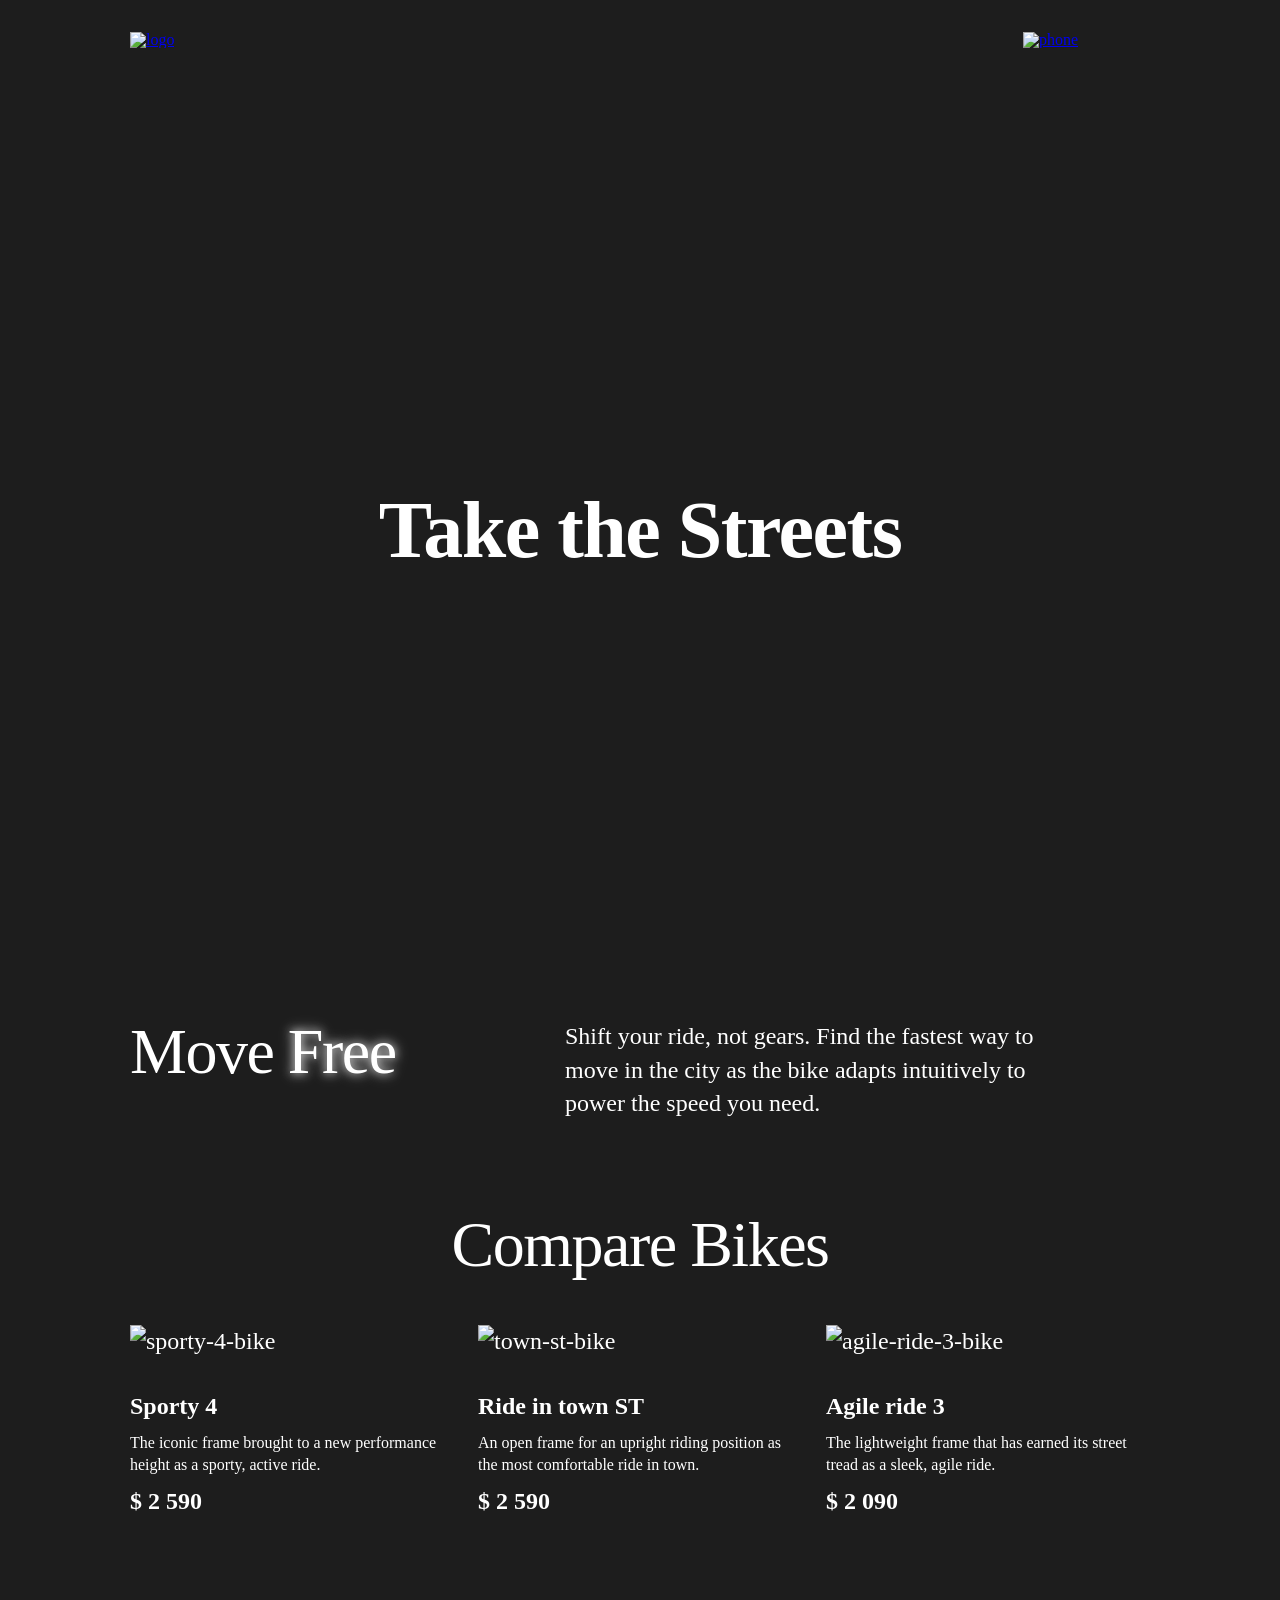
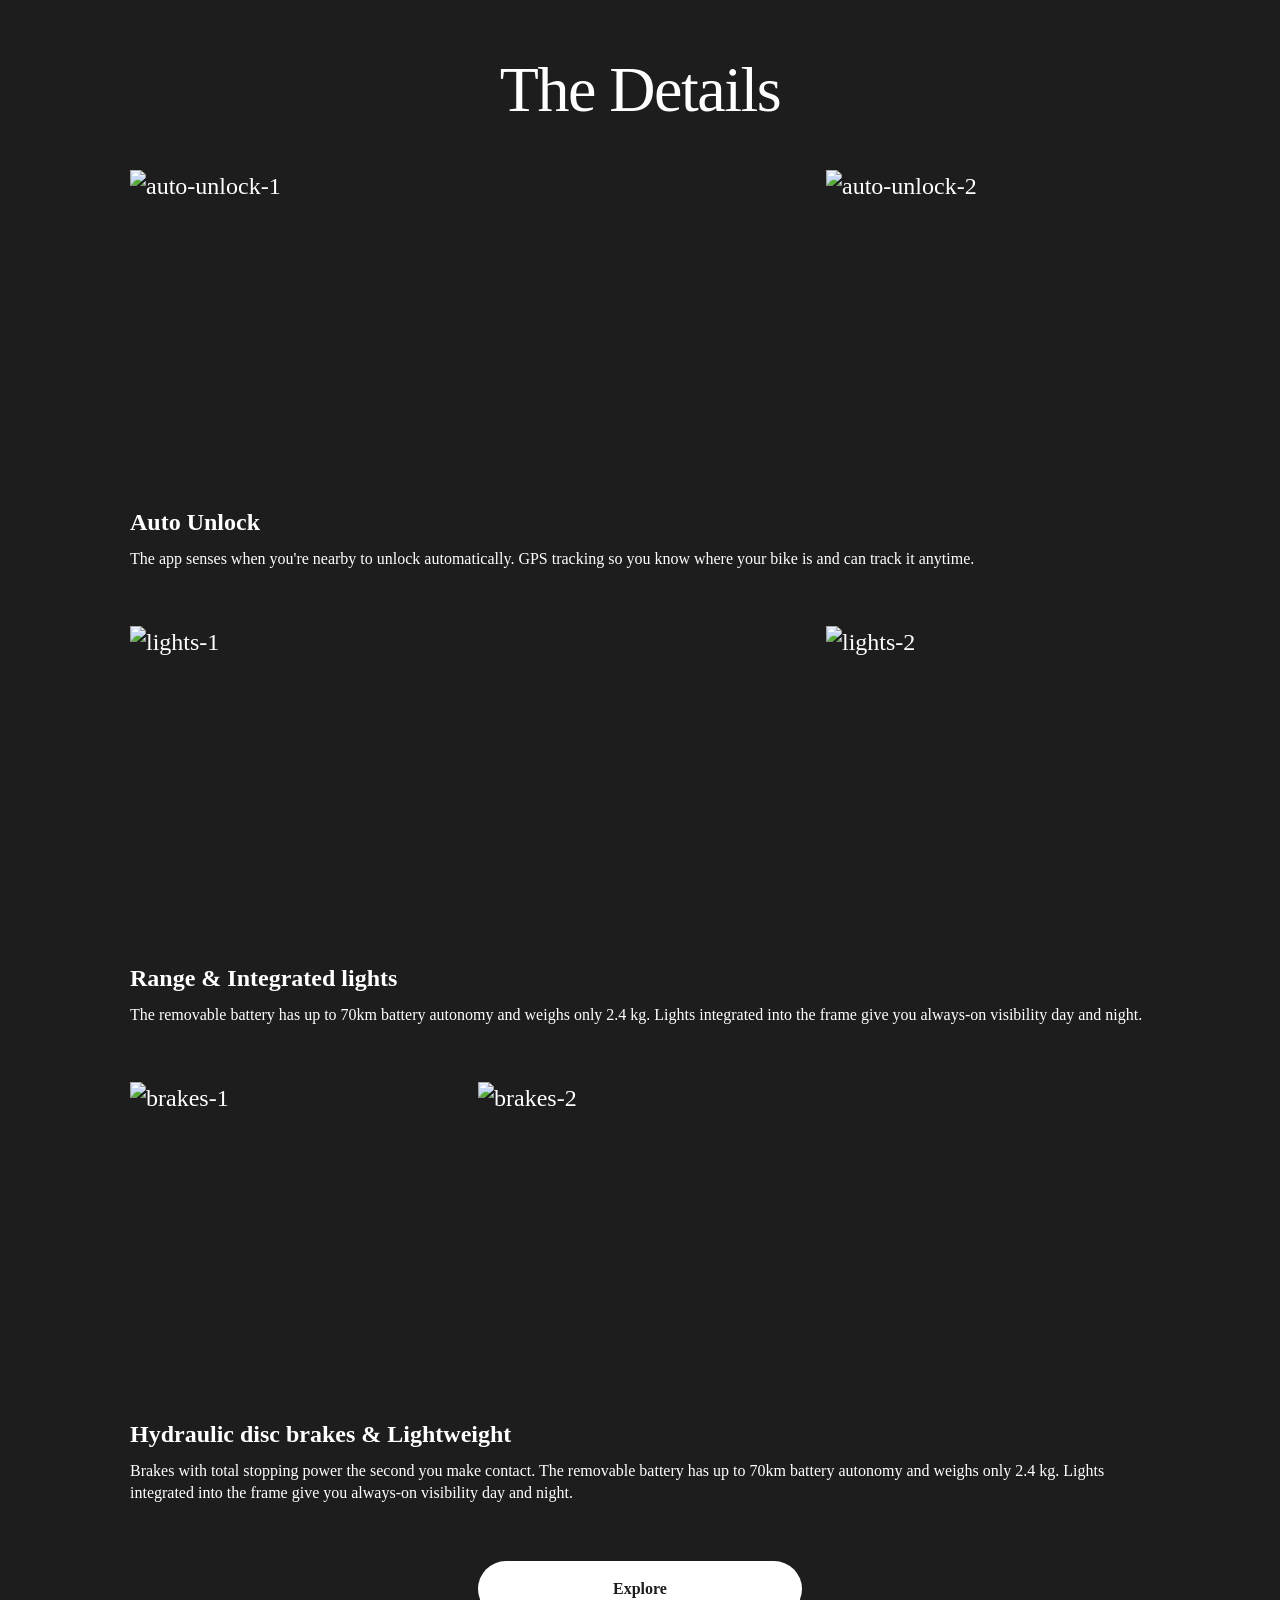
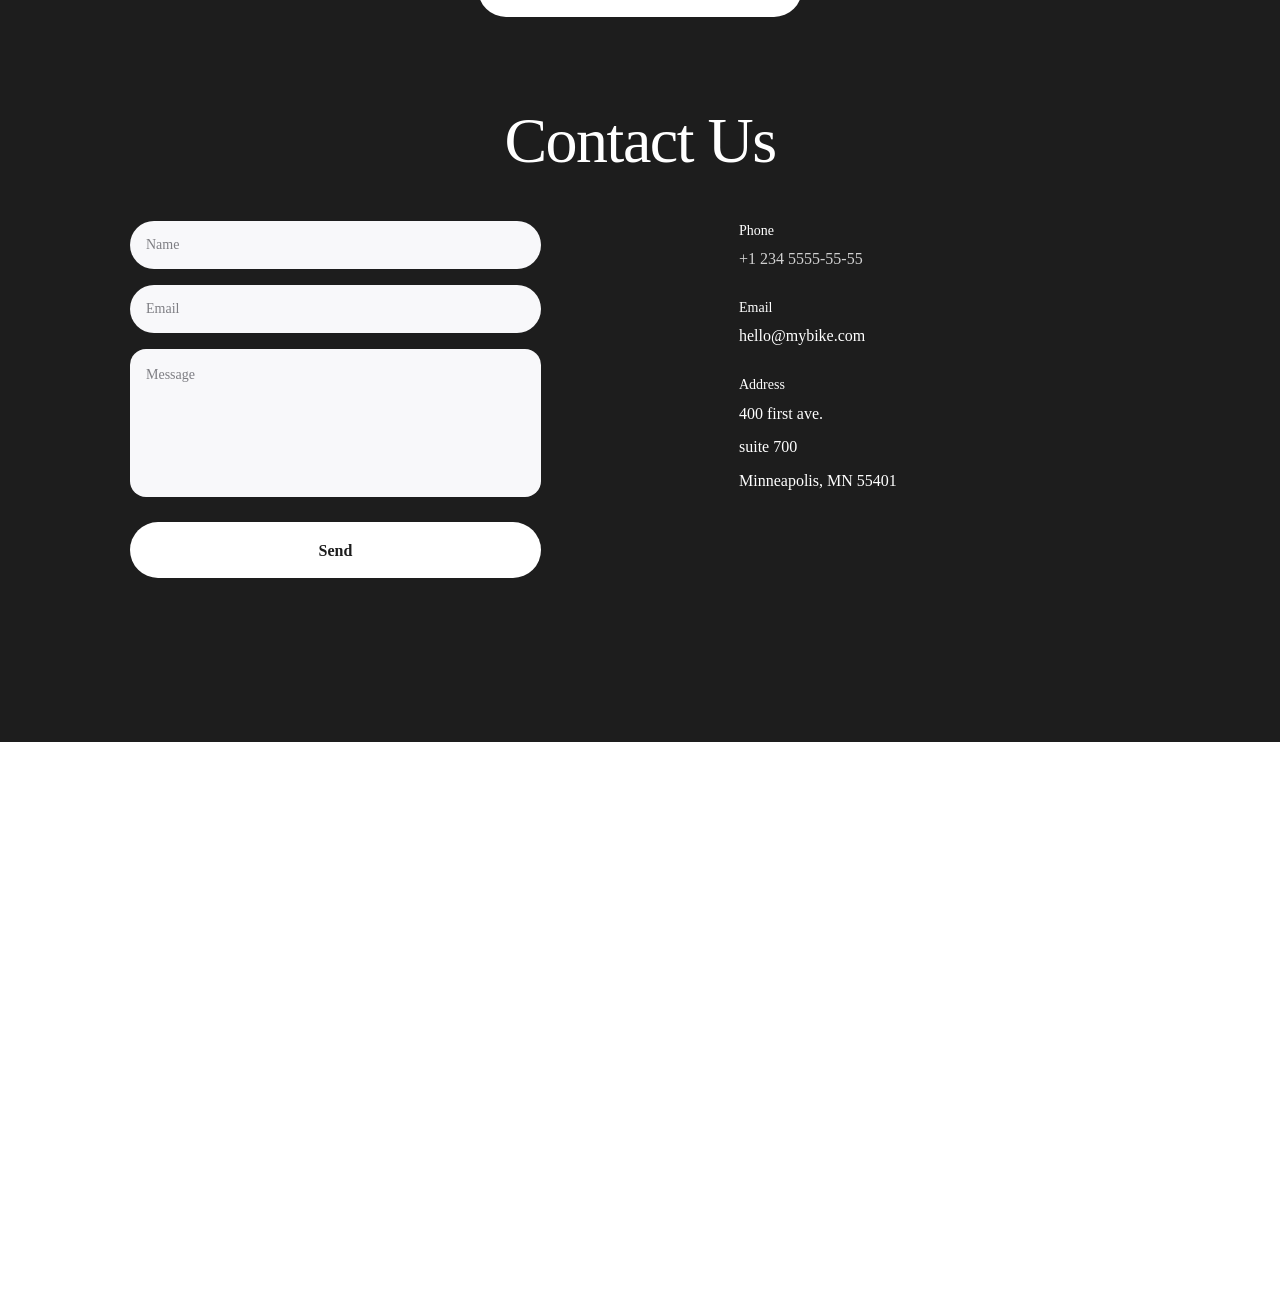
==== index.html @ fb3e5810 "html and css moved to root" ====
<!DOCTYPE html>
<html lang="en">
<head>
  <meta charset="UTF-8">
  <meta name="viewport" content="width=device-width, initial-scale=1.0">
  <title>MyBiKE</title>
  <link rel="stylesheet" href="styles.css">
  <link rel="icon" href="./images/logo/logo.svg" type="image/svg+xml">
  <link rel="icon" href="./images/logo/old-logo.png" type="image/png">
</head>
<body>
  <header class="header" id="home">
  <nav class="nav header__nav">
    <a href="#home"><img class="nav__logo" src="./images/logo/MyBiKE.svg" alt="logo"></a>
    <div class="nav-block">
      <a href="tel:+1 234 555-55-55" class="phone"><span class="phone__label">+1 234 555-55-55</span><img class="nav-block__phone" src="./images/icons/Phone.svg" alt="phone"></a>
      <a href="#menu" class="burger nav-block__menu"><span class="burger__label">Open menu</span></a>
    </div>
  </nav>
  <h1 class="title header__title">
    Take the Streets
  </h1>
  </header>

  <div class="menu" id="menu">
    <nav class="menu-nav">
    <a href="#"><img class="nav__logo-menu" src="./images/logo/MyBiKE-black.svg" alt="logo"></a>
    <div>
      <a href="#header"><img class="nav-block__menu-close" src="./images/icons/close-icon.svg" alt="menu"></a>
    </div>
    </nav>

    <nav class="links menu__links">
    <ul class="links__list">
      <li class="links__item"><a href="#home" class="links__link">Home</a></li>
      <li class="links__item"><a href="#about-us" class="links__link">About us</a></li>
      <li class="links__item"><a href="#compare" class="links__link">Compare bikes</a></li>
      <li class="links__item"><a href="#details" class="links__link">Details</a></li>
      <li class="links__item"><a href="#contacts" class="links__link">Contacts</a></li>
    </ul>
  </nav>

  <p class="menu__phone">+1 234 5555-55-55</p>
  <p class="menu__phone">
    <a href="tel:+1 234 555-55-55" class="menu__call-link">Book a test ride</a>
  </p>
  </div>

  <main class="main" id="about-us">
    <h2 class="title title--secondary main__title">
      Move <span class="title__glow">Free</span>
    </h2>

    <div class="main__content">
      <p class="main-text">
      Shift your ride, not gears. Find the fastest way to move in the city as the bike adapts intuitively to power the speed you need.
    </p>
    </div>

    <section class="section main__section" id="compare">
      <h2 class="title title--section section__title">
        Compare bikes
      </h2>
      <div class="bikes">
      <article class="article section__article bikes__article">
        <a href="#contacts" class="links__compare">
        <div class="article__pictures">
          <img class="article__item" src="./images/compare/sporty-4.jpg" alt="sporty-4-bike">
        </div>
        <h3 class="article__model">
          Sporty 4
        </h3>
        <p class="article__description article__paragraph">
          The iconic frame brought to a new performance height as a sporty, active ride.
        </p>
        <p class="article__price">
          $ 2 590
        </p>
        </a>
      </article>

      <article class="article section__article bikes__article">
        <a href="#contacts" class="links__compare">
        <div class="article__pictures">
          <img class="article__item" src="./images/compare/town-st.jpg" alt="town-st-bike">
        </div>
        <h3 class="article__model">
          Ride in town ST
        </h3>
        <p class="article__description article__paragraph">
          An open frame for an upright riding position as the most comfortable ride in town.
        </p>
        <p class="article__price">
          $ 2 590
        </p>
        </a>
      </article>

      <article class="article bikes__article">
        <a href="#contacts" class="links__compare">
        <div class="article__pictures">
          <img class="article__item" src="./images/compare/agile-ride-3.jpg" alt="agile-ride-3-bike">
        </div>
        <h3 class="article__model">
          Agile ride 3
        </h3>
        <p class="article__description article__paragraph">
          The lightweight frame that has earned its street tread as a sleek, agile ride.
        </p>
        <p class="article__price">
          $ 2 090
        </p>
        </a>
      </article>
      </div>

    </section>

    <section class="section main__section" id="details">
      <h2 class="title title--section section__title">
        The details
      </h2>
      <article class="article section__article">
        <div class="pictures article__images">
            <img class="pictures__image pictures__image--big article__image article__image--big" src="./images/details/auto-unlock-1.jpg" srcset="./images/details/auto-unlock-1.jpg, ./images/details/auto-unlock-1-mobile.png 2x" alt="auto-unlock-1">
            <img class="pictures__image pictures__image--small article__image" src="./images/details/auto-unlock-2.jpg" srcset="./images/details/auto-unlock-2.jpg, ./images/details/auto-unlock-2-mobile.jpg 2x" alt="auto-unlock-2">
        </div>
        <h3 class="article__function">
          Auto Unlock
        </h3>
        <p class="article__description article__paragraph">
          The app senses when you're nearby to unlock automatically. GPS tracking so you know where your bike is and can track it anytime.
        </p>
      </article>

      <article class="article section__article">
        <div class="pictures article__images">
            <img class="pictures__image pictures__image--big article__image" src="./images/details/lights-1.jpg" srcset="./images/details/lights-1.jpg, ./images/details/lights-1-mobile.jpg 2x" alt="lights-1">
            <img class="pictures__image pictures__image--small article__image" src="./images/details/lights-2.jpg" srcset="./images/details/lights-2.jpg, ./images/details/lights-2-mobile.jpg 2x" alt="lights-2">
        </div>
        <h3 class="article__function">
          Range & Integrated lights
        </h3>
        <p class="article__description article__paragraph">
          The removable battery has up to 70km battery autonomy and weighs only 2.4 kg. Lights integrated into the frame give you always-on visibility day and night.
        </p>
      </article>

      <article class="article section__article">
        <div class="pictures article__images">
            <img class="pictures__image pictures__image--small article__image" src="./images/details/brakes-1.jpg" srcset="./images/details/brakes-1.jpg, ./images/details/brakes-1-mobile.jpg 2x" alt="brakes-1">
            <img class="pictures__image pictures__image--big article__image" src="./images/details/brakes-2.jpg" srcset="./images/details/brakes-2.jpg, ./images/details/brakes-2-mobile.jpg 2x" alt="brakes-2">
        </div>
        <h3 class="article__function">
          Hydraulic disc brakes & Lightweight
        </h3>
        <p class="article__description article__paragraph">
          Brakes with total stopping power the second you make contact. The removable battery has up to 70km battery autonomy and weighs only 2.4 kg. Lights integrated into the frame give you always-on visibility day and night.
        </p>
      </article>

      <div class="explore">
        <a href="#" class="button button--explore">Explore</a>
      </div>

    </section>

    <section class="section main__section" id="contacts">
      <h2 class="title title--section section__title">
        Contact us
      </h2>

      <div class="contact">
        <form class="form contact__form">
        <div class="form__item">
          <label for="name" class="form__label">Name</label>
          <input class="form__input form__item-input" type="text" placeholder="Name" id="name" required>
        </div>
        <div class="form__item">
          <label for="email" class="form__label">Email</label>
          <input class="form__input form__item-input" type="email" placeholder="Email" id="email" required>
        </div>
        <div class="form__item">
          <label for="message" class="form__label">Message</label>
          <textarea class="form__textarea form__item-textarea" placeholder="Message" id="message" required></textarea>
        </div>

        <button class="button button--send" type="submit">Send</button>
      </form>

      <address class="address contact__address">
        <div class="address__group">
          <h4 class="address__label">Phone</h4>
          <a href="tel:+1 234 555-55-55" class="address__content phone__call">+1 234 5555-55-55</a>
        </div>

        <div class="address__group">
          <h4 class="address__label">Email</h4>
          <a href="mailto:hello@mybike.com" class="address__content">hello@mybike.com</a>
        </div>

        <div class="address__group">
          <h4 class="address__label">Address</h4>
          <a href="https://www.google.com/maps/place/400+N+1st+Ave+STE+700,+Minneapolis,+MN+55401,+Stany+Zjednoczone/@44.9809311,-93.2756729,16z/data=!4m6!3m5!1s0x52b3328fdf233887:0x3348e5113ed2472d!8m2!3d44.9813258!4d-93.2731311!16s%2Fg%2F11nyn_tfyt?entry=ttu&g_ep=EgoyMDI2MDMwOS4wIKXMDSoASAFQAw%3D%3D" target="_blank" rel="noopener noreferrer" class="address__content">
            400 first ave.
            <br>
            suite 700
            <br>
            Minneapolis, MN 55401
          </a>
        </div>
      </address>
      </div>

    </section>
  </main>
  <footer class="footer">
  </footer>

  <script>
    'use strict';
    const myForm = document.querySelector('.form');

      myForm.addEventListener('submit', function(e) {
        e.preventDefault();
        alert('Twój wiadomość została przesłana! Czekaj na odpowiedź konsultanta.');
        this.reset();
      });
</script>
</body>
</html>
---- styles.css ----
/* http://meyerweb.com/eric/tools/css/reset/
   v2.0 | 20110126
   License: none (public domain)
*/
html, body, div, span, applet, object, iframe,
h1, h2, h3, h4, h5, h6, p, blockquote, pre,
a, abbr, acronym, address, big, cite, code,
del, dfn, em, img, ins, kbd, q, s, samp,
small, strike, strong, sub, sup, tt, var,
b, u, i, center,
dl, dt, dd, ol, ul, li,
fieldset, form, label, legend,
table, caption, tbody, tfoot, thead, tr, th, td,
article, aside, canvas, details, embed,
figure, figcaption, footer, header, hgroup,
menu, nav, output, ruby, section, summary,
time, mark, audio, video {
  margin: 0;
  padding: 0;
  border: 0;
  font-size: 100%;
  font: inherit;
  vertical-align: baseline;
}

/* HTML5 display-role reset for older browsers */
article, aside, details, figcaption, figure,
footer, header, hgroup, menu, nav, section {
  display: block;
}

body {
  line-height: 1;
}

ol, ul {
  list-style: none;
}

blockquote, q {
  quotes: none;
}

blockquote:before, blockquote:after,
q:before, q:after {
  content: "";
  content: none;
}

table {
  border-collapse: collapse;
  border-spacing: 0;
}

html {
  scroll-behavior: smooth;
}

@font-face {
  font-family: Poppins;
  src: url("./fonts/Poppins-Regular.ttf") format("truetype");
  font-weight: normal;
  font-style: normal;
}
.title {
  font-family: Poppins;
  font-weight: 700;
  font-size: 36px;
  line-height: 1;
  letter-spacing: -1.5px;
  text-align: center;
  vertical-align: middle;
  color: #FFFFFF;
}
@media (min-width: 744px) {
  .title {
    font-family: Poppins;
    font-weight: 700;
    font-size: 64px;
    line-height: 1;
    letter-spacing: -1.5px;
    text-align: center;
    vertical-align: middle;
  }
}
@media (min-width: 1260px) {
  .title {
    font-family: Poppins;
    font-weight: 700;
    font-size: 80px;
    line-height: 1;
    letter-spacing: -1.5px;
    text-align: center;
    vertical-align: middle;
  }
}
.title--secondary {
  background-color: #1D1D1D;
  font-family: Poppins;
  font-weight: 500;
  font-style: Medium;
  font-size: 32px;
  line-height: 1;
  letter-spacing: -1.5px;
  text-align: left;
  color: #FFFFFF;
}
@media (min-width: 744px) {
  .title--secondary {
    font-family: Poppins;
    font-weight: 500;
    font-style: Medium;
    font-size: 48px;
    line-height: 1;
    letter-spacing: -1.5px;
    width: 288px;
  }
}
@media (min-width: 1260px) {
  .title--secondary {
    font-family: Poppins;
    font-weight: 500;
    font-size: 64px;
    line-height: 1;
    letter-spacing: -1.5px;
    width: 411px;
  }
}
.title__glow {
  text-shadow: 0 0 10px rgba(255, 255, 255, 0.8), 0 0 15px rgba(255, 255, 255, 0.5);
}
.title--section {
  font-family: Poppins;
  font-weight: 500;
  font-size: 32px;
  line-height: 32px;
  letter-spacing: -1.5px;
  text-align: center;
  text-transform: capitalize;
}
@media (min-width: 744px) {
  .title--section {
    font-family: Poppins;
    font-weight: 500;
    font-size: 48px;
    line-height: 1;
    letter-spacing: -1.5px;
    text-align: center;
  }
}
@media (min-width: 1260px) {
  .title--section {
    font-family: Poppins;
    font-weight: 500;
    font-size: 64px;
    line-height: 1;
    letter-spacing: -1.5px;
    text-align: center;
  }
}

.header {
  background-color: #1D1D1D;
  background-image: url("./images/header/header-background.jpg");
  background-repeat: no-repeat;
  min-height: 100vh;
  box-sizing: border-box;
  background-size: cover;
  background-position: center right;
  display: grid;
  grid-template-columns: repeat(2, 130px);
  grid-template-rows: auto auto;
  gap: 20px;
  justify-content: center;
}
@media (min-width: 744px) {
  .header {
    background-image: url("./images/header/header-background-desktop.jpg");
    grid-template-columns: repeat(6, 80px);
    grid-template-rows: auto 1fr;
    gap: 24px;
    background-repeat: no-repeat;
    background-position: center;
    background-size: cover;
    min-height: 100vh;
  }
}
@media (min-width: 1260px) {
  .header {
    background-image: url("./images/header/header-background-desktop.jpg");
    grid-template-columns: repeat(12, 63px);
    grid-template-rows: auto 1fr;
    gap: 24px;
    background-repeat: no-repeat;
    background-position: center;
    background-size: 100% auto;
    min-height: 100vh;
  }
}
.header__nav {
  align-self: start;
  grid-column: 1/3;
  grid-row: 1/2;
}
@media (min-width: 744px) {
  .header__nav {
    grid-column: 1/7;
  }
}
@media (min-width: 1260px) {
  .header__nav {
    grid-column: 1/13;
  }
}
.header__title {
  grid-column: 1/3;
  padding-top: 80px;
}
@media (min-width: 744px) {
  .header__title {
    grid-column: 1/7;
    display: flex;
    justify-content: center;
    align-items: center;
  }
}
@media (min-width: 1260px) {
  .header__title {
    grid-column: 1/13;
    display: flex;
    justify-content: center;
    align-items: center;
  }
}

.nav {
  display: flex;
  justify-content: space-between;
  align-items: center;
  padding-top: 24px;
}
@media (min-width: 744px) {
  .nav__logo {
    height: 56px;
  }
}
@media (min-width: 1260px) {
  .nav__logo {
    height: 56px;
  }
}
.nav__logo {
  transition: all 0.1s ease-in-out;
}
.nav__logo:hover {
  filter: drop-shadow(0 5px 15px rgba(255, 255, 255, 0.8));
}
@media (min-width: 744px) {
  .nav__logo-menu {
    height: 56px;
  }
}
@media (min-width: 1260px) {
  .nav__logo-menu {
    height: 56px;
  }
}
.nav__logo-menu {
  transition: all 0.1s ease-in-out;
}
.nav__logo-menu:hover {
  filter: drop-shadow(0 5px 15px rgba(0, 0, 0, 0.8));
}
.nav-block {
  display: flex;
  gap: 24px;
  align-items: center;
}
@media (min-width: 744px) {
  .nav-block {
    height: 32px;
    gap: 48px;
  }
}
@media (min-width: 1260px) {
  .nav-block {
    height: 32px;
    gap: 48px;
  }
}
@media (min-width: 744px) {
  .nav-block__phone {
    height: 24px;
  }
}
@media (min-width: 1260px) {
  .nav-block__phone {
    height: 24px;
  }
}
@media (min-width: 744px) {
  .nav-block__menu {
    height: 16px;
  }
}
@media (min-width: 1260px) {
  .nav-block__menu {
    height: 16px;
  }
}
@media (min-width: 744px) {
  .nav-block__menu-close {
    height: 21px;
  }
}
@media (min-width: 1260px) {
  .nav-block__menu-close {
    height: 21px;
    transition: transform 0.3s ease;
  }
  .nav-block__menu-close:hover {
    transform: rotate(90deg);
  }
  .nav-block__menu-close:active {
    transform: rotate(90deg) scale(0.8);
  }
}

.main {
  background-color: #1D1D1D;
  padding-top: 64px;
  font-family: Poppins;
  font-weight: 500;
  font-size: 24px;
  line-height: 140%;
  letter-spacing: 0px;
  color: #FFFFFF;
  display: grid;
  justify-content: center;
  grid-template-columns: repeat(2, 130px);
  gap: 20px;
}
@media (min-width: 744px) {
  .main {
    grid-template-columns: repeat(6, 80px);
    gap: 24px;
    padding-top: 120px;
  }
}
@media (min-width: 1260px) {
  .main {
    grid-template-columns: repeat(12, 63px);
    gap: 24px;
    padding-top: 120px;
  }
}
.main {
  row-gap: 0;
}
.main__title {
  padding-bottom: 32px;
  grid-column: 1/3;
}
@media (min-width: 744px) {
  .main__title {
    grid-column: 1/3;
  }
}
@media (min-width: 1260px) {
  .main__title {
    grid-column: 1/5;
  }
}
.main__content {
  grid-column: 1/3;
}
@media (min-width: 744px) {
  .main__content {
    grid-column: 4/7;
  }
}
@media (min-width: 1260px) {
  .main__content {
    grid-column: 6/13;
  }
}
.main__section {
  grid-column: 1/3;
}
@media (min-width: 744px) {
  .main__section {
    grid-column: 1/7;
  }
}
@media (min-width: 1260px) {
  .main__section {
    grid-column: 1/13;
  }
}
@media (min-width: 744px) {
  .main-text {
    width: 288px;
  }
}
@media (min-width: 1260px) {
  .main-text {
    width: 512px;
  }
}

.article__model {
  font-family: Poppins;
  font-weight: 700;
  font-size: 24px;
  line-height: 140%;
  letter-spacing: 0px;
}
.article__description {
  font-family: Poppins;
  font-weight: 400;
  font-style: normal;
  font-size: 16px;
  line-height: 140%;
  letter-spacing: 0px;
}
.article__price {
  font-family: Poppins;
  font-weight: 700;
  font-size: 24px;
  line-height: 140%;
  letter-spacing: 0px;
}
.article__function {
  font-family: Poppins;
  font-weight: 700;
  font-size: 24px;
  line-height: 140%;
  letter-spacing: 0px;
}
.article__pictures {
  padding-bottom: 32px;
  justify-self: center;
}
.article__item {
  width: 280px;
}
.article__paragraph {
  padding-top: 8px;
  padding-bottom: 8px;
}
.article__images {
  padding-bottom: 16px;
}
@media (min-width: 1260px) {
  .article__image {
    overflow: hidden;
    transition: transform 0.3s ease-in-out;
    transition: transform 0.3s;
  }
  .article__image:hover {
    transform: scale(1.05);
  }
}

.pictures {
  display: grid;
  justify-content: center;
  grid-template-columns: repeat(2, 130px);
  gap: 20px;
}
@media (min-width: 744px) {
  .pictures {
    grid-template-columns: repeat(6, 80px);
    gap: 24px;
  }
}
@media (min-width: 1260px) {
  .pictures {
    grid-template-columns: repeat(12, 63px);
    gap: 24px;
  }
}
.pictures__image {
  object-fit: cover;
  height: 100%;
  width: 130px;
}
@media (min-width: 744px) {
  .pictures__image {
    grid-column: span 4;
    height: 187px;
  }
  .pictures__image--small {
    grid-column: span 2;
    width: 100%;
  }
  .pictures__image--big {
    grid-column: span 4;
    width: 100%;
  }
}
@media (min-width: 1260px) {
  .pictures__image {
    grid-column: span 6;
    height: 320px;
  }
  .pictures__image--small {
    grid-column: span 4;
    width: 100%;
  }
  .pictures__image--big {
    grid-column: span 8;
    width: 100%;
  }
}

.button {
  background-color: #FFFFFF;
  text-decoration: none;
  color: #1D1D1D;
  border-radius: 28px;
  height: 56px;
  width: 100%;
  display: block;
  text-align: center;
  line-height: 56px;
  font-family: Poppins;
  font-weight: 700;
  font-size: 16px;
  letter-spacing: 0px;
  text-align: center;
}
.button--explore {
  grid-column: span 2;
  justify-content: center;
}
@media (min-width: 744px) {
  .button--explore {
    grid-column: 2/6;
  }
}
@media (min-width: 1260px) {
  .button--explore {
    grid-column: 5/9;
  }
}
.button--send {
  display: block;
  width: 100%;
  height: 56px;
  border-radius: 28px;
  border: 0;
  box-sizing: border-box;
  font-family: Poppins;
  font-weight: 700;
  font-size: 16px;
  line-height: 27px;
  letter-spacing: 0px;
  text-align: center;
  cursor: pointer;
}
.button:hover {
  box-shadow: 1px 4px 16px 0px rgba(232, 232, 240, 0.4);
}
.button:active {
  box-shadow: 1px 4px 16px 0px rgba(232, 232, 240, 0.6392156863);
}

.address__group {
  cursor: pointer;
  transition: all 0.1s ease-in-out;
}
.address__group:hover {
  text-shadow: 0 0 15px rgba(255, 255, 255, 0.8);
}
@media (min-width: 744px) {
  .address__group:first-of-type .address__label {
    padding-top: 0;
  }
}
@media (min-width: 1260px) {
  .address__group:first-of-type .address__label {
    padding-top: 0;
  }
}
.address__label {
  font-family: Poppins;
  font-weight: 400;
  font-size: 14px;
  line-height: 140%;
  letter-spacing: 0px;
  padding-top: 24px;
}
.address__content {
  font-family: Poppins;
  font-weight: 500;
  font-size: 16px;
  line-height: 140%;
  letter-spacing: 0px;
  padding-top: 8px;
  text-decoration: none;
  color: #FFFFFF;
}

.form {
  display: flex;
  flex-direction: column;
  gap: 16px;
}
.form__item:hover .form__item-input {
  border: 1px solid #D5D7DE;
  border-radius: 24px;
}
.form__item:hover .form__item-textarea {
  border: 1px solid #D5D7DE;
  border-radius: 16px;
}
.form__input {
  font-family: Poppins;
  background-color: #F8F8FA;
  border: none;
  width: 100%;
  height: 48px;
  border-radius: 24px;
  line-height: 48px;
  padding-left: 16px;
  box-sizing: border-box;
}
.form__input::placeholder {
  font-family: Poppins;
  font-weight: 400;
  font-size: 14px;
  line-height: 20px;
  letter-spacing: 0px;
  color: #7E7E83;
}
.form__textarea {
  font-family: Poppins;
  background-color: #F8F8FA;
  border: none;
  width: 100%;
  height: 148px;
  border-radius: 16px;
  padding-top: 16px;
  padding-left: 16px;
  box-sizing: border-box;
}
.form__textarea::placeholder {
  font-family: Poppins;
  font-weight: 400;
  font-size: 14px;
  line-height: 20px;
  letter-spacing: 0px;
  color: #7E7E83;
}
.form__textarea {
  resize: none;
}
.form__label:not(:focus):not(:active) {
  clip: rect(0 0 0 0);
  clip-path: inset(50%);
  height: 1px;
  overflow: hidden;
  position: absolute;
  white-space: nowrap;
  width: 1px;
}

.footer {
  background-image: url("./images/footer/footer-background-mobile.jpg");
  height: 200px;
  width: 100%;
  background-size: cover;
  background-position: center right;
}
@media (min-width: 744px) {
  .footer {
    background-image: url("./images/footer/footer-background.jpg");
    height: 480px;
  }
}
@media (min-width: 1260px) {
  .footer {
    background-image: url("./images/footer/footer-background.jpg");
    height: 555px;
  }
}

.menu {
  position: fixed;
  top: 0;
  right: 0;
  left: 0;
  transform: translate(100%);
  transition: transform 0.3s ease-in-out;
  background-color: #C2C2C2;
  padding: 24px 20px;
  min-height: 100vh;
  display: grid;
  justify-content: center;
  grid-template-columns: repeat(2, 130px);
  gap: 20px;
}
@media (min-width: 744px) {
  .menu {
    grid-template-columns: repeat(6, 80px);
    gap: 24px;
  }
}
@media (min-width: 1260px) {
  .menu {
    grid-template-columns: repeat(12, 63px);
    gap: 24px;
  }
}
.menu {
  row-gap: 0;
  align-content: start;
  box-sizing: border-box;
  max-height: 100vh;
  overflow-y: auto;
}
.menu:target {
  transform: translate(0);
}
.menu__links {
  grid-column: span 2;
}
@media (min-width: 744px) {
  .menu__links {
    grid-column: span 6;
  }
}
@media (min-width: 1260px) {
  .menu__links {
    grid-column: span 12;
  }
}
.menu-nav {
  display: flex;
  justify-content: space-between;
  align-items: center;
  grid-column: span 2;
}
@media (min-width: 744px) {
  .menu-nav {
    grid-column: span 6;
  }
}
@media (min-width: 1260px) {
  .menu-nav {
    grid-column: span 12;
  }
}
.menu__phone {
  font-family: Poppins;
  font-weight: 600;
  font-size: 16px;
  line-height: 27px;
  letter-spacing: 0px;
  vertical-align: middle;
  text-transform: uppercase;
  padding-bottom: 16px;
  color: #1D1D1D;
  grid-column: span 2;
}
@media (min-width: 744px) {
  .menu__phone {
    grid-column: span 6;
    font-family: Poppins;
    font-weight: 600;
    font-size: 16px;
    line-height: 27px;
    letter-spacing: 0px;
    vertical-align: middle;
    text-transform: uppercase;
  }
}
@media (min-width: 1260px) {
  .menu__phone {
    grid-column: span 12;
    font-family: Poppins;
    font-weight: 700;
    font-size: 16px;
    line-height: 27px;
    letter-spacing: 0px;
    vertical-align: middle;
    text-transform: uppercase;
  }
}
.menu__call-link {
  font-family: Poppins;
  font-weight: 600;
  font-size: 12px;
  line-height: 16px;
  letter-spacing: 2px;
  vertical-align: middle;
  text-transform: uppercase;
  text-decoration: none;
  padding-bottom: 8px;
  border-bottom: 1px solid #1D1D1D;
  color: #1D1D1D;
  transition: all 0.1s ease-in-out;
}
.menu__call-link:hover {
  text-shadow: 0 0 10px rgb(0, 0, 0);
}
.menu__call-link {
  grid-column: span 2;
}
@media (min-width: 744px) {
  .menu__call-link {
    grid-column: span 6;
    font-weight: 600;
  }
}
@media (min-width: 1260px) {
  .menu__call-link {
    grid-column: span 12;
    font-weight: 700;
  }
}

.links {
  padding-top: 64px;
}
.links__list {
  padding-bottom: 8px;
}
.links__item {
  padding-bottom: 32px;
}
.links__compare {
  text-decoration: none;
  color: #FFFFFF;
}
.links__link {
  font-family: Poppins;
  font-weight: 600;
  font-size: 24px;
  line-height: 24px;
  letter-spacing: 2px;
  vertical-align: middle;
  text-transform: uppercase;
  text-decoration: none;
  border-bottom: 1px solid transparent;
  display: inline-block;
  color: #1D1D1D;
}
.links__link:hover {
  border-bottom: 1px solid #1D1D1D;
}
@media (min-width: 744px) {
  .links__link {
    font-family: Poppins;
    font-weight: 600;
    font-size: 24px;
    line-height: 24px;
    letter-spacing: 2px;
    vertical-align: middle;
    text-transform: uppercase;
  }
}
@media (min-width: 1260px) {
  .links__link {
    font-family: Poppins;
    font-weight: 700;
    font-size: 24px;
    line-height: 24px;
    letter-spacing: 2px;
    vertical-align: middle;
    text-transform: uppercase;
  }
}

.section {
  padding-top: 92px;
}
.section__title {
  padding-bottom: 48px;
}
.section__article {
  padding-bottom: 48px;
}

.bikes {
  display: grid;
  justify-content: center;
  grid-template-columns: repeat(2, 130px);
  gap: 20px;
}
@media (min-width: 744px) {
  .bikes {
    grid-template-columns: repeat(6, 80px);
    gap: 24px;
  }
}
@media (min-width: 1260px) {
  .bikes {
    grid-template-columns: repeat(12, 63px);
    gap: 24px;
  }
}
.bikes__article {
  grid-column: span 2;
}
@media (min-width: 744px) {
  .bikes__article {
    grid-column: 2/6;
  }
}
@media (min-width: 1260px) {
  .bikes__article {
    grid-column: span 4;
    overflow: hidden;
    transition: transform 0.3s ease-in-out;
    transition: transform 0.3s;
  }
  .bikes__article:hover {
    transform: scale(1.05);
  }
}

.contact {
  padding-bottom: 164px;
  display: grid;
  justify-content: center;
  grid-template-columns: repeat(2, 130px);
  gap: 20px;
}
@media (min-width: 744px) {
  .contact {
    grid-template-columns: repeat(6, 80px);
    gap: 24px;
  }
}
@media (min-width: 1260px) {
  .contact {
    grid-template-columns: repeat(12, 63px);
    gap: 24px;
  }
}
.contact__form {
  grid-column: span 2;
}
@media (min-width: 744px) {
  .contact__form {
    grid-column: span 3;
  }
}
@media (min-width: 1260px) {
  .contact__form {
    grid-column: span 5;
  }
}
.contact__address {
  grid-column: span 2;
}
@media (min-width: 744px) {
  .contact__address {
    grid-column: 4/7;
  }
}
@media (min-width: 1260px) {
  .contact__address {
    grid-column: 8/13;
  }
}

.explore {
  display: grid;
  justify-content: center;
  grid-template-columns: repeat(2, 130px);
  gap: 20px;
}
@media (min-width: 744px) {
  .explore {
    grid-template-columns: repeat(6, 80px);
    gap: 24px;
  }
}
@media (min-width: 1260px) {
  .explore {
    grid-template-columns: repeat(12, 63px);
    gap: 24px;
  }
}

.burger {
  width: 18px;
  height: 12px;
}
@media (min-width: 744px) {
  .burger {
    display: block;
    width: 24px;
    height: 16px;
  }
}
@media (min-width: 1260px) {
  .burger {
    display: block;
    width: 24px;
    height: 16px;
  }
}
.burger::before {
  content: "";
  background-image: url("./images/icons/Navigation.svg");
  background-size: cover;
  display: block;
  width: 100%;
  height: 100%;
}
.burger::after {
  display: none;
  content: "";
  background-image: url("./images/icons/menu-hover.svg");
  background-size: cover;
  width: 100%;
  height: 100%;
}
.burger:hover::before {
  display: none;
}
.burger:hover::after {
  display: block;
}
.burger__label {
  clip: rect(0 0 0 0);
  clip-path: inset(50%);
  height: 1px;
  overflow: hidden;
  position: absolute;
  white-space: nowrap;
  width: 1px;
}

.phone__label {
  align-self: center;
  font-family: Poppins;
  font-weight: 700;
  font-size: 12px;
  line-height: 16px;
  letter-spacing: 2px;
  text-align: right;
  vertical-align: middle;
  text-transform: uppercase;
  color: #FFFFFF;
  position: absolute;
  transform: translateX(calc(-100% - 20px));
  text-shadow: 0 0 15px rgba(255, 255, 255, 0.8);
}
.phone:not(:hover) .phone__label {
  clip: rect(0 0 0 0);
  clip-path: inset(50%);
  height: 1px;
  overflow: hidden;
  position: absolute;
  white-space: nowrap;
  width: 1px;
}
.phone__call {
  color: rgba(255, 255, 255, 0.8);
  text-decoration: none;
}

/*# sourceMappingURL=styles.css.map */
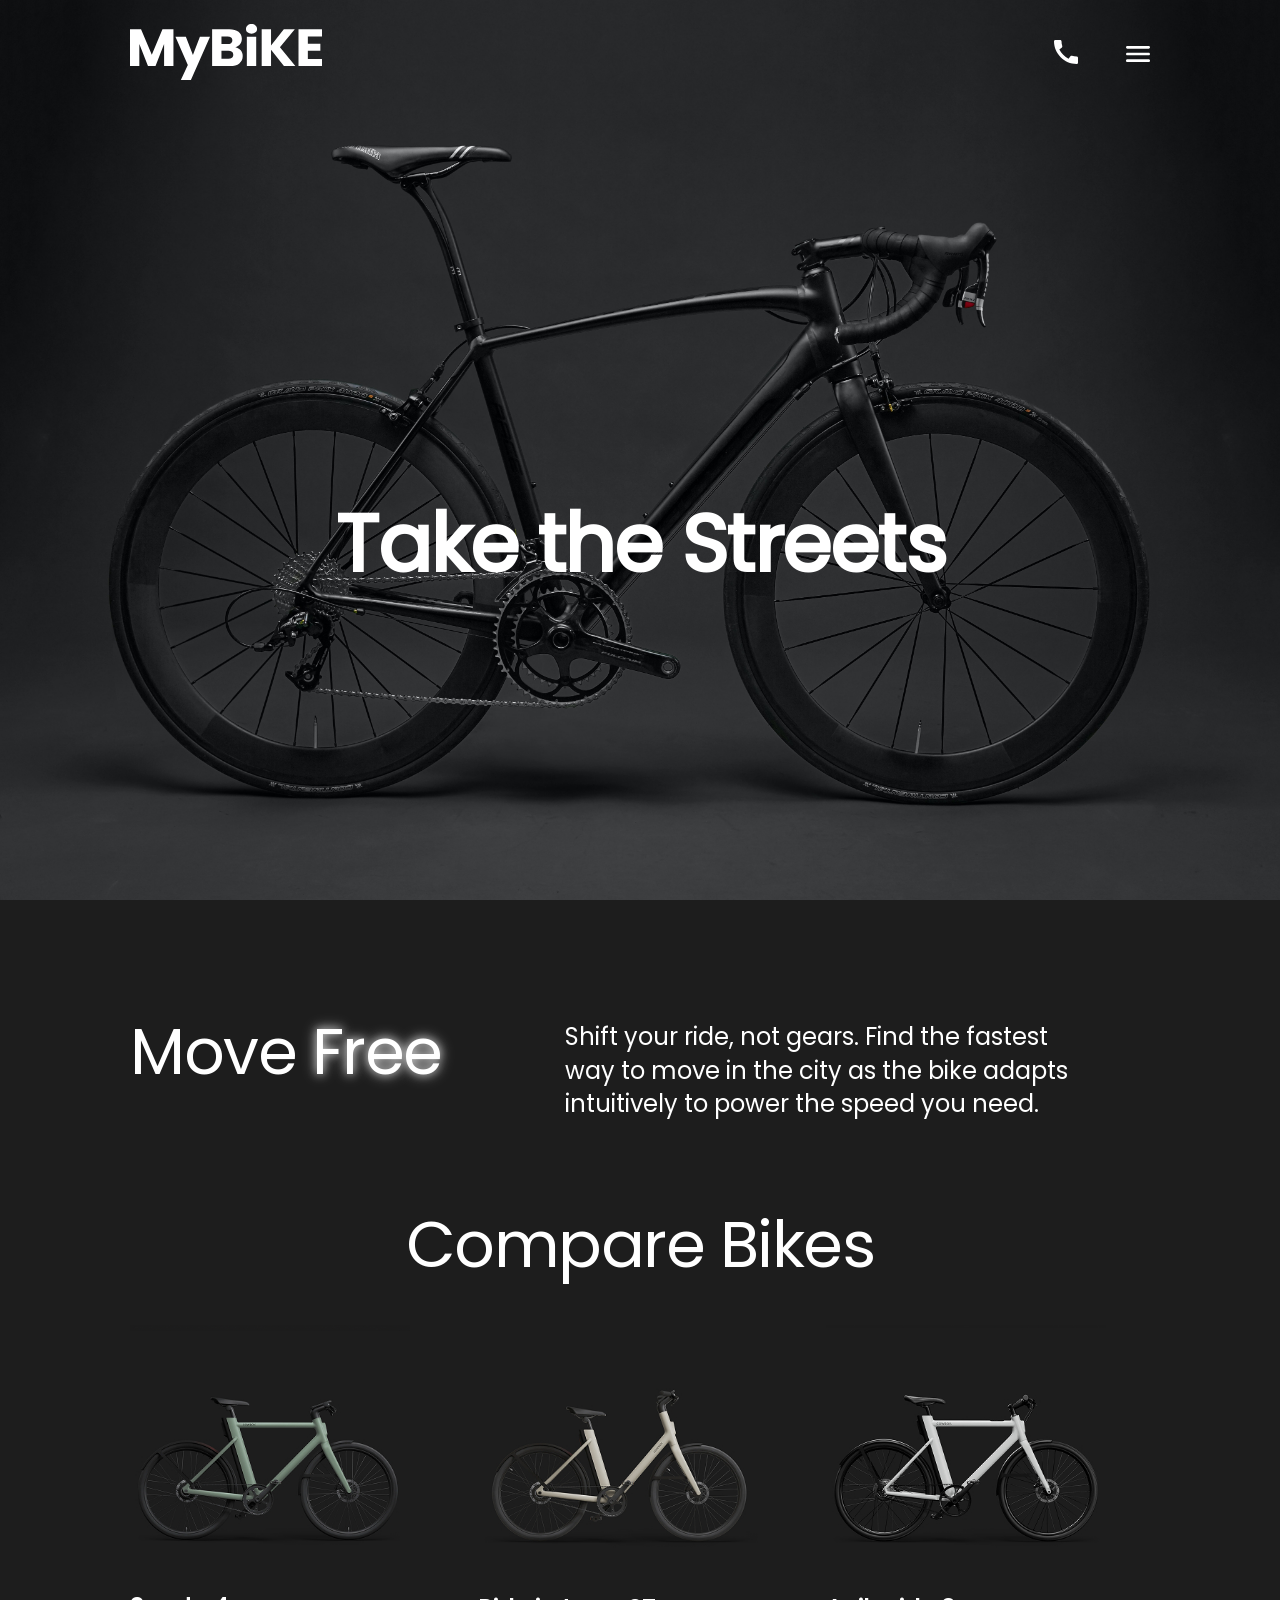
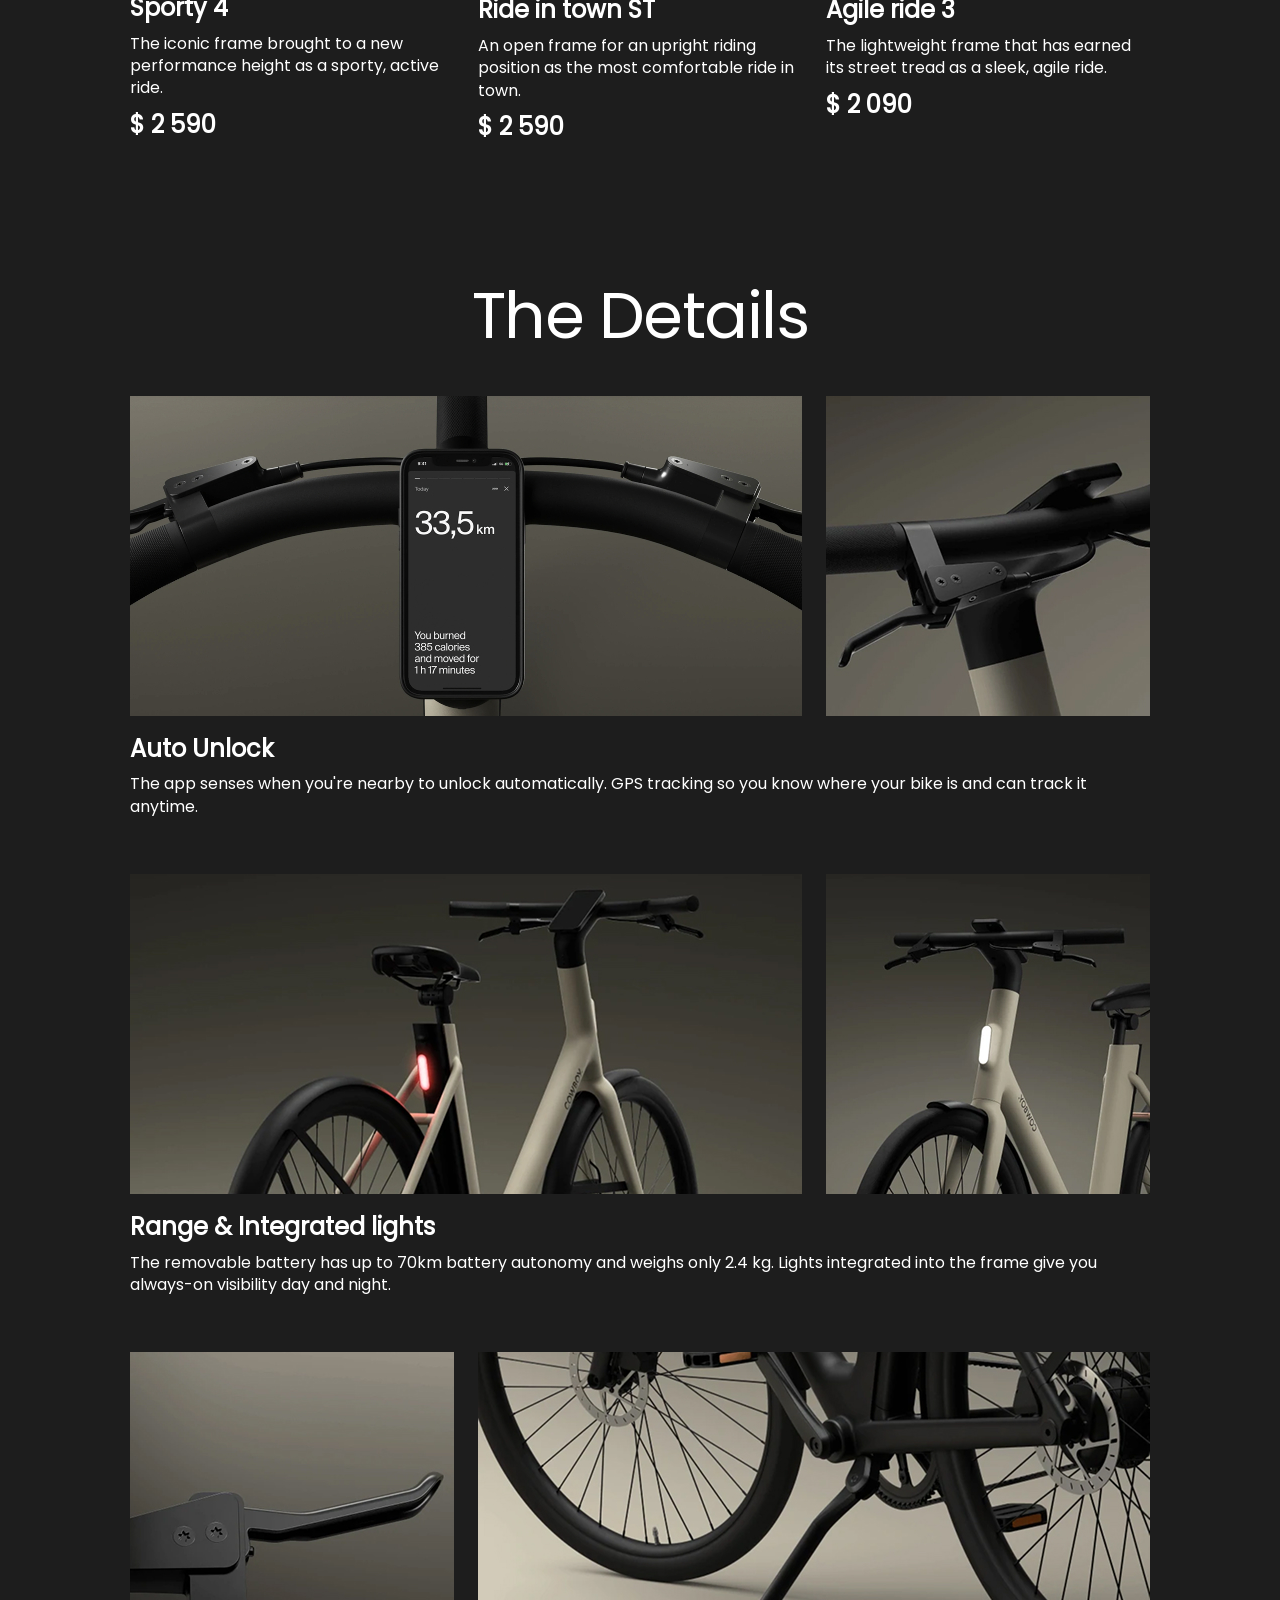
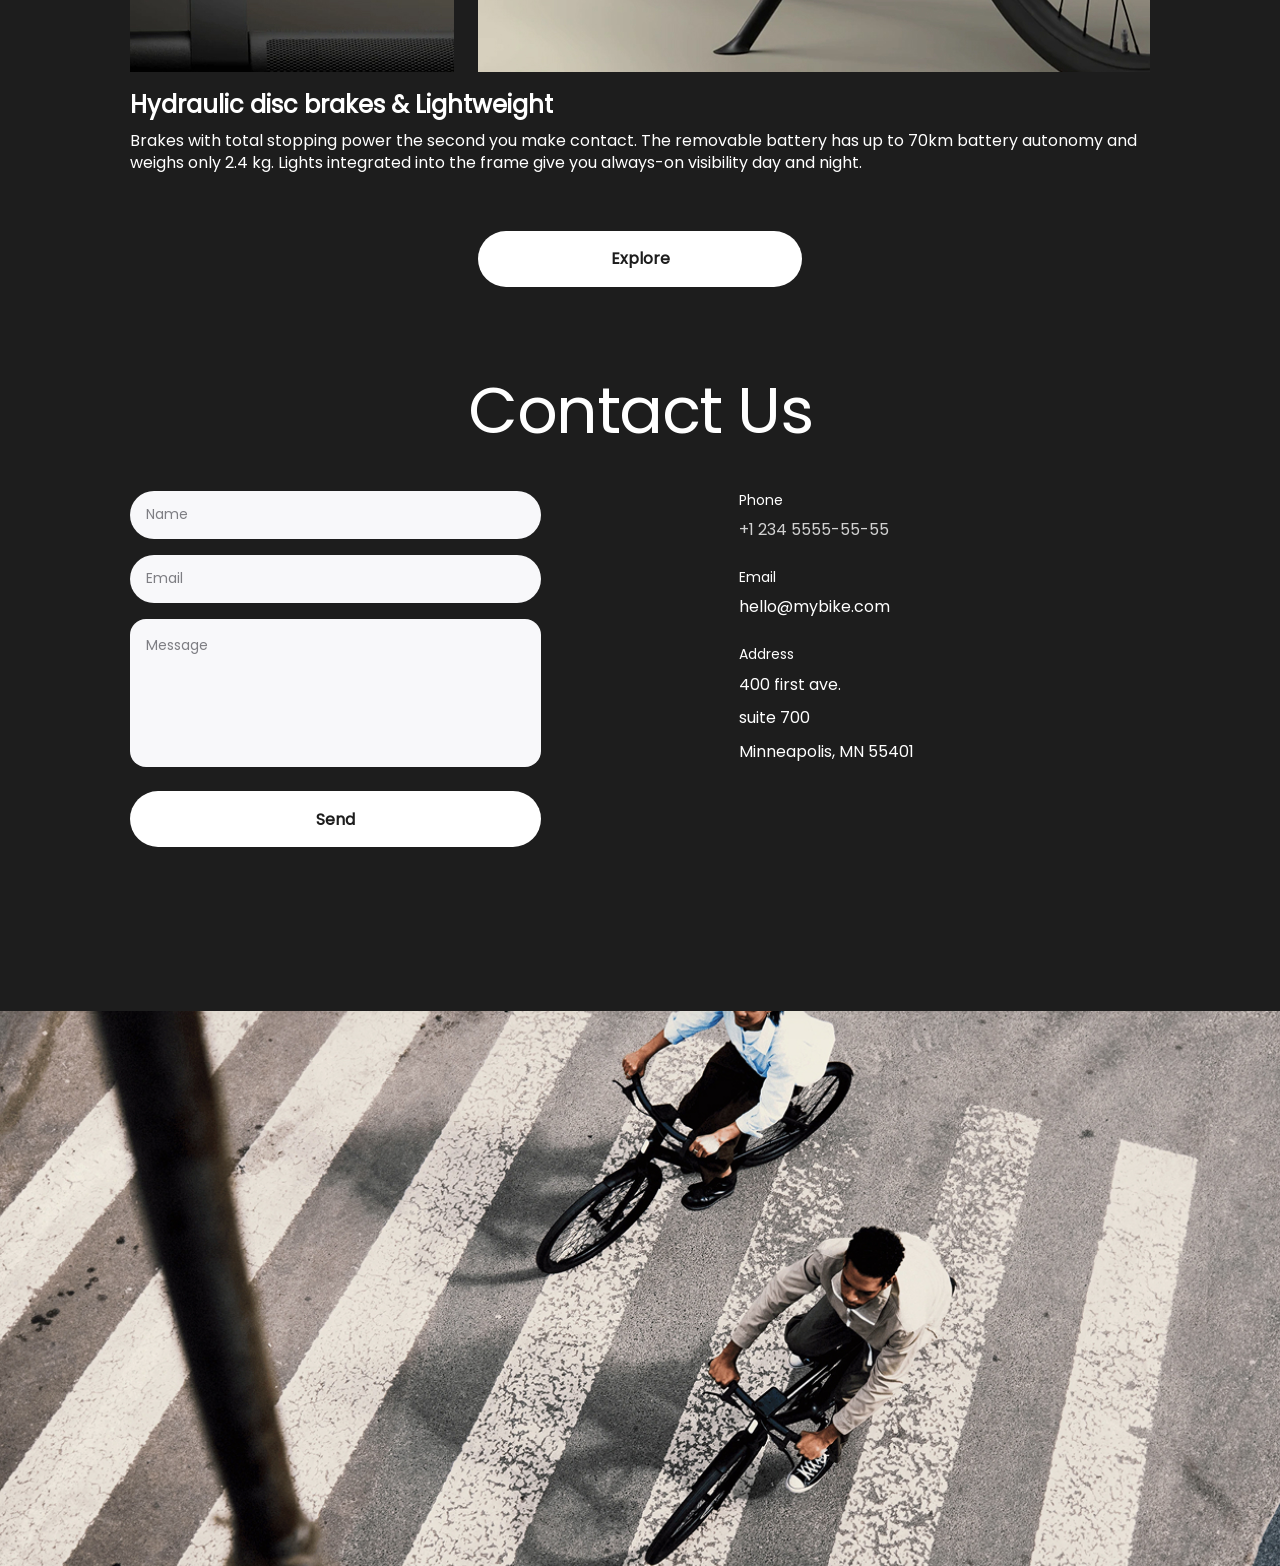
==== commit fce6f9d9: "moved files to root" ====
--- a/index.html
+++ b/index.html
@@ -5,15 +5,15 @@
   <meta name="viewport" content="width=device-width, initial-scale=1.0">
   <title>MyBiKE</title>
   <link rel="stylesheet" href="styles.css">
-  <link rel="icon" href="./images/logo/logo.svg" type="image/svg+xml">
-  <link rel="icon" href="./images/logo/old-logo.png" type="image/png">
+  <link rel="icon" href="src/images/logo/logo.svg" type="image/svg+xml">
+  <link rel="icon" href="src/images/logo/old-logo.png" type="image/png">
 </head>
 <body>
   <header class="header" id="home">
   <nav class="nav header__nav">
-    <a href="#home"><img class="nav__logo" src="./images/logo/MyBiKE.svg" alt="logo"></a>
+    <a href="#home"><img class="nav__logo" src="src/images/logo/MyBiKE.svg" alt="logo"></a>
     <div class="nav-block">
-      <a href="tel:+1 234 555-55-55" class="phone"><span class="phone__label">+1 234 555-55-55</span><img class="nav-block__phone" src="./images/icons/Phone.svg" alt="phone"></a>
+      <a href="tel:+1 234 555-55-55" class="phone"><span class="phone__label">+1 234 555-55-55</span><img class="nav-block__phone" src="src/images/icons/Phone.svg" alt="phone"></a>
       <a href="#menu" class="burger nav-block__menu"><span class="burger__label">Open menu</span></a>
     </div>
   </nav>
@@ -24,9 +24,9 @@
 
   <div class="menu" id="menu">
     <nav class="menu-nav">
-    <a href="#"><img class="nav__logo-menu" src="./images/logo/MyBiKE-black.svg" alt="logo"></a>
+    <a href="#"><img class="nav__logo-menu" src="src/images/logo/MyBiKE-black.svg" alt="logo"></a>
     <div>
-      <a href="#header"><img class="nav-block__menu-close" src="./images/icons/close-icon.svg" alt="menu"></a>
+      <a href="#header"><img class="nav-block__menu-close" src="src/images/icons/close-icon.svg" alt="menu"></a>
     </div>
     </nav>
 
@@ -65,7 +65,7 @@
       <article class="article section__article bikes__article">
         <a href="#contacts" class="links__compare">
         <div class="article__pictures">
-          <img class="article__item" src="./images/compare/sporty-4.jpg" alt="sporty-4-bike">
+          <img class="article__item" src="src/images/compare/sporty-4.jpg" alt="sporty-4-bike">
         </div>
         <h3 class="article__model">
           Sporty 4
@@ -82,7 +82,7 @@
       <article class="article section__article bikes__article">
         <a href="#contacts" class="links__compare">
         <div class="article__pictures">
-          <img class="article__item" src="./images/compare/town-st.jpg" alt="town-st-bike">
+          <img class="article__item" src="src/images/compare/town-st.jpg" alt="town-st-bike">
         </div>
         <h3 class="article__model">
           Ride in town ST
@@ -99,7 +99,7 @@
       <article class="article bikes__article">
         <a href="#contacts" class="links__compare">
         <div class="article__pictures">
-          <img class="article__item" src="./images/compare/agile-ride-3.jpg" alt="agile-ride-3-bike">
+          <img class="article__item" src="src/images/compare/agile-ride-3.jpg" alt="agile-ride-3-bike">
         </div>
         <h3 class="article__model">
           Agile ride 3
@@ -122,8 +122,8 @@
       </h2>
       <article class="article section__article">
         <div class="pictures article__images">
-            <img class="pictures__image pictures__image--big article__image article__image--big" src="./images/details/auto-unlock-1.jpg" srcset="./images/details/auto-unlock-1.jpg, ./images/details/auto-unlock-1-mobile.png 2x" alt="auto-unlock-1">
-            <img class="pictures__image pictures__image--small article__image" src="./images/details/auto-unlock-2.jpg" srcset="./images/details/auto-unlock-2.jpg, ./images/details/auto-unlock-2-mobile.jpg 2x" alt="auto-unlock-2">
+            <img class="pictures__image pictures__image--big article__image article__image--big" src="src/images/details/auto-unlock-1.jpg" srcset="src/images/details/auto-unlock-1.jpg, src/images/details/auto-unlock-1-mobile.png 2x" alt="auto-unlock-1">
+            <img class="pictures__image pictures__image--small article__image" src="src/images/details/auto-unlock-2.jpg" srcset="src/images/details/auto-unlock-2.jpg, src/images/details/auto-unlock-2-mobile.jpg 2x" alt="auto-unlock-2">
         </div>
         <h3 class="article__function">
           Auto Unlock
@@ -135,8 +135,8 @@
 
       <article class="article section__article">
         <div class="pictures article__images">
-            <img class="pictures__image pictures__image--big article__image" src="./images/details/lights-1.jpg" srcset="./images/details/lights-1.jpg, ./images/details/lights-1-mobile.jpg 2x" alt="lights-1">
-            <img class="pictures__image pictures__image--small article__image" src="./images/details/lights-2.jpg" srcset="./images/details/lights-2.jpg, ./images/details/lights-2-mobile.jpg 2x" alt="lights-2">
+            <img class="pictures__image pictures__image--big article__image" src="src/images/details/lights-1.jpg" srcset="src/images/details/lights-1.jpg, src/images/details/lights-1-mobile.jpg 2x" alt="lights-1">
+            <img class="pictures__image pictures__image--small article__image" src="src/images/details/lights-2.jpg" srcset="src/images/details/lights-2.jpg, src/images/details/lights-2-mobile.jpg 2x" alt="lights-2">
         </div>
         <h3 class="article__function">
           Range & Integrated lights
@@ -148,8 +148,8 @@
 
       <article class="article section__article">
         <div class="pictures article__images">
-            <img class="pictures__image pictures__image--small article__image" src="./images/details/brakes-1.jpg" srcset="./images/details/brakes-1.jpg, ./images/details/brakes-1-mobile.jpg 2x" alt="brakes-1">
-            <img class="pictures__image pictures__image--big article__image" src="./images/details/brakes-2.jpg" srcset="./images/details/brakes-2.jpg, ./images/details/brakes-2-mobile.jpg 2x" alt="brakes-2">
+            <img class="pictures__image pictures__image--small article__image" src="src/images/details/brakes-1.jpg" srcset="src/images/details/brakes-1.jpg, src/images/details/brakes-1-mobile.jpg 2x" alt="brakes-1">
+            <img class="pictures__image pictures__image--big article__image" src="src/images/details/brakes-2.jpg" srcset="src/images/details/brakes-2.jpg, src/images/details/brakes-2-mobile.jpg 2x" alt="brakes-2">
         </div>
         <h3 class="article__function">
           Hydraulic disc brakes & Lightweight
--- a/styles.css
+++ b/styles.css
@@ -58,7 +58,7 @@
 
 @font-face {
   font-family: Poppins;
-  src: url("./fonts/Poppins-Regular.ttf") format("truetype");
+  src: url("src/fonts/Poppins-Regular.ttf") format("truetype");
   font-weight: normal;
   font-style: normal;
 }
@@ -161,7 +161,7 @@
 
 .header {
   background-color: #1D1D1D;
-  background-image: url("./images/header/header-background.jpg");
+  background-image: url("src/images/header/header-background.jpg");
   background-repeat: no-repeat;
   min-height: 100vh;
   box-sizing: border-box;
@@ -175,7 +175,7 @@
 }
 @media (min-width: 744px) {
   .header {
-    background-image: url("./images/header/header-background-desktop.jpg");
+    background-image: url("src/images/header/header-background-desktop.jpg");
     grid-template-columns: repeat(6, 80px);
     grid-template-rows: auto 1fr;
     gap: 24px;
@@ -187,7 +187,7 @@
 }
 @media (min-width: 1260px) {
   .header {
-    background-image: url("./images/header/header-background-desktop.jpg");
+    background-image: url("src/images/header/header-background-desktop.jpg");
     grid-template-columns: repeat(12, 63px);
     grid-template-rows: auto 1fr;
     gap: 24px;
@@ -667,7 +667,7 @@
 }
 
 .footer {
-  background-image: url("./images/footer/footer-background-mobile.jpg");
+  background-image: url("src/images/footer/footer-background-mobile.jpg");
   height: 200px;
   width: 100%;
   background-size: cover;
@@ -675,13 +675,13 @@
 }
 @media (min-width: 744px) {
   .footer {
-    background-image: url("./images/footer/footer-background.jpg");
+    background-image: url("src/images/footer/footer-background.jpg");
     height: 480px;
   }
 }
 @media (min-width: 1260px) {
   .footer {
-    background-image: url("./images/footer/footer-background.jpg");
+    background-image: url("src/images/footer/footer-background.jpg");
     height: 555px;
   }
 }
@@ -1006,7 +1006,7 @@
 }
 .burger::before {
   content: "";
-  background-image: url("./images/icons/Navigation.svg");
+  background-image: url("src/images/icons/Navigation.svg");
   background-size: cover;
   display: block;
   width: 100%;
@@ -1015,7 +1015,7 @@
 .burger::after {
   display: none;
   content: "";
-  background-image: url("./images/icons/menu-hover.svg");
+  background-image: url("src/images/icons/menu-hover.svg");
   background-size: cover;
   width: 100%;
   height: 100%;
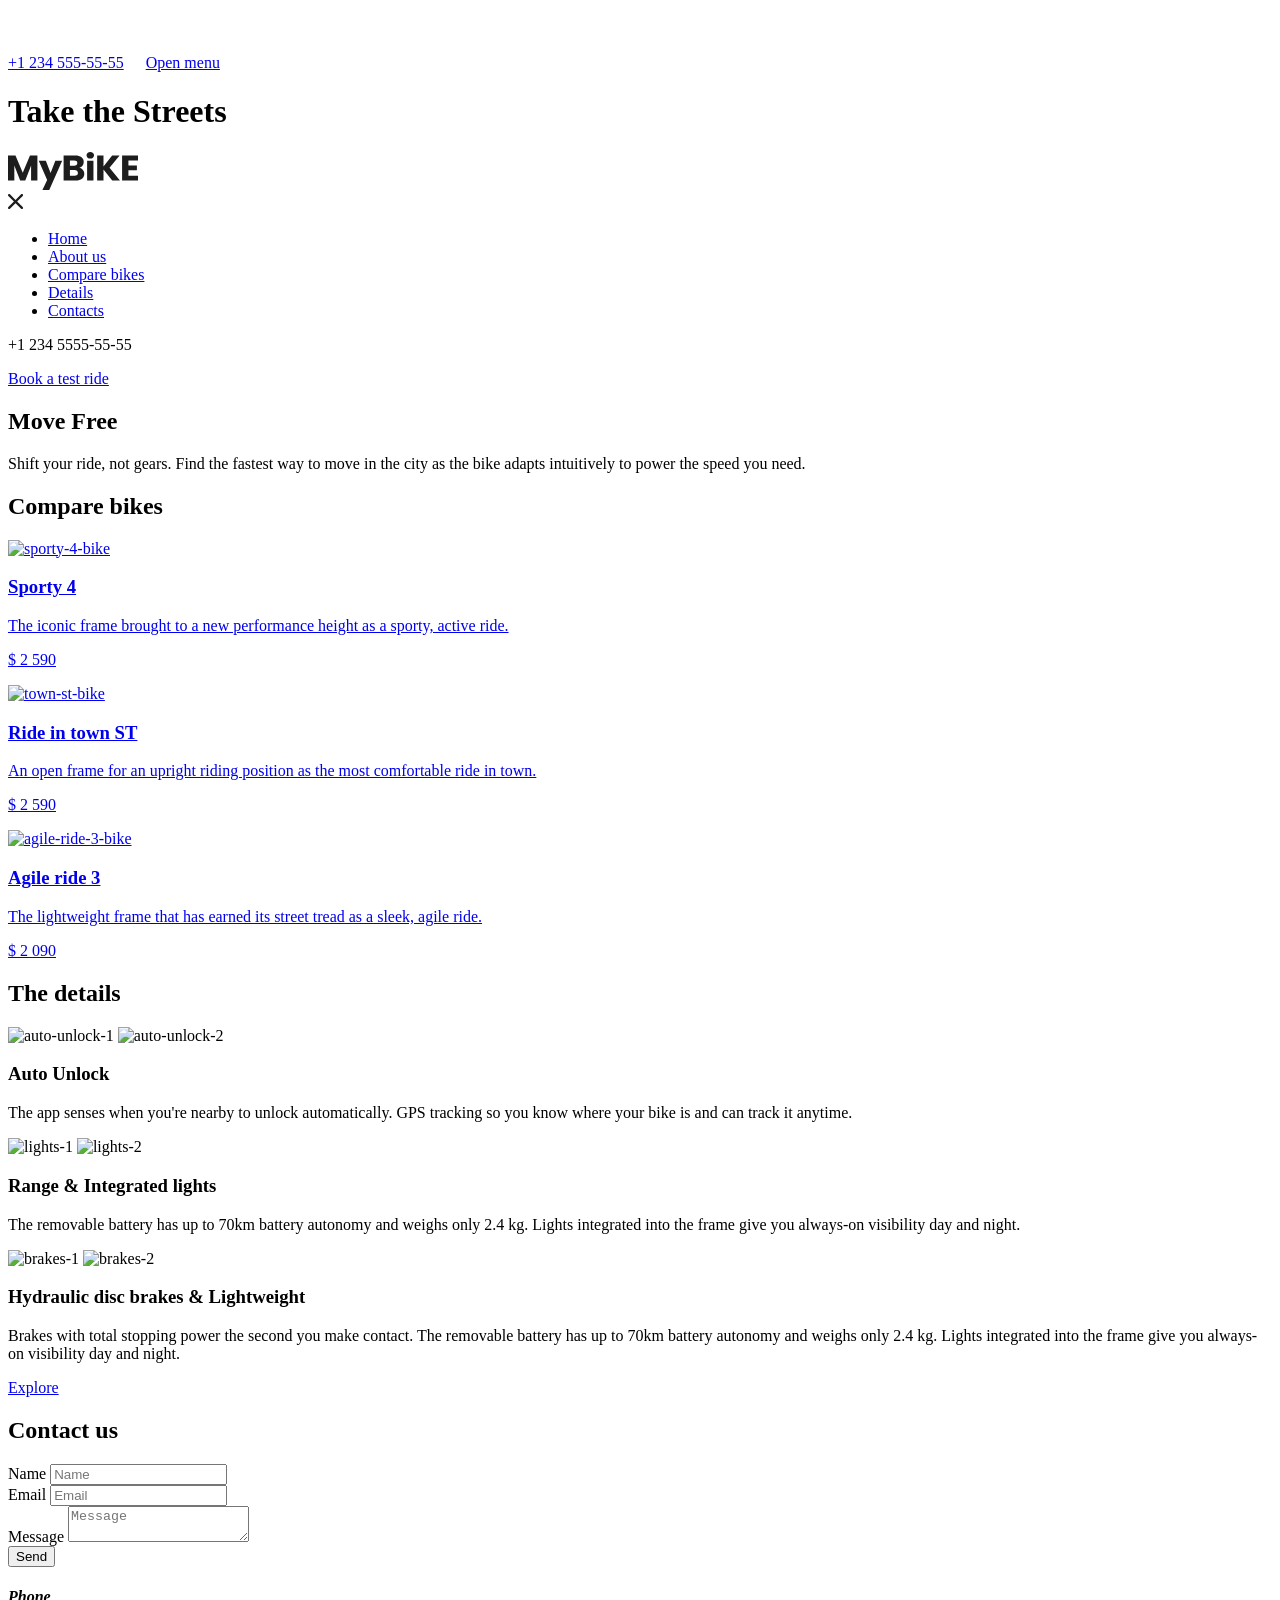
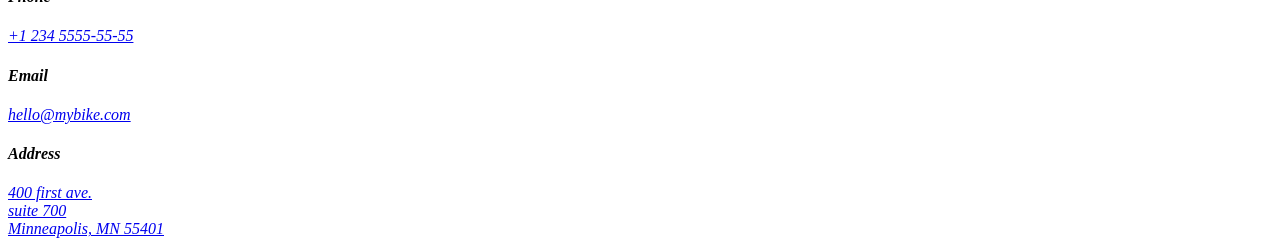
==== commit c2adec58: "make build" ====
--- a/index.html
+++ b/index.html
@@ -4,16 +4,16 @@
   <meta charset="UTF-8">
   <meta name="viewport" content="width=device-width, initial-scale=1.0">
   <title>MyBiKE</title>
-  <link rel="stylesheet" href="styles.css">
-  <link rel="icon" href="src/images/logo/logo.svg" type="image/svg+xml">
-  <link rel="icon" href="src/images/logo/old-logo.png" type="image/png">
+  <link rel="icon" href="/layout_miami/assets/logo-fIU56xEZ.svg" type="image/svg+xml">
+  <link rel="icon" href="/layout_miami/assets/old-logo-6g5HnVdl.png" type="image/png">
+  <link rel="stylesheet" crossorigin href="/layout_miami/assets/index-y6APPaCT.css">
 </head>
 <body>
   <header class="header" id="home">
   <nav class="nav header__nav">
-    <a href="#home"><img class="nav__logo" src="src/images/logo/MyBiKE.svg" alt="logo"></a>
+    <a href="#home"><img class="nav__logo" src="data:image/svg+xml,%3csvg%20width='130'%20height='38'%20viewBox='0%200%20130%2038'%20fill='none'%20xmlns='http://www.w3.org/2000/svg'%3e%3cpath%20d='M29.4111%203.52908V28.5535H23.0849V13.546L17.2767%2028.5535H12.1714L6.32615%2013.5103V28.5535H0V3.52908H7.473L14.761%2020.8537L21.9751%203.52908H29.4111Z'%20fill='white'/%3e%3cpath%20d='M54.1804%208.66229L41.2321%2038H34.425L39.1604%2027.8762L30.7625%208.66229H37.8286L42.6009%2021.1032L47.3363%208.66229H54.1804Z'%20fill='white'/%3e%3cpath%20d='M71.3238%2015.7205C72.8283%2016.0294%2074.0368%2016.7542%2074.9494%2017.8949C75.8619%2019.0119%2076.3182%2020.2952%2076.3182%2021.7448C76.3182%2023.8361%2075.5536%2025.4997%2074.0245%2026.7355C72.52%2027.9475%2070.4113%2028.5535%2067.6983%2028.5535H55.6009V3.52908H67.2914C69.9304%203.52908%2071.9897%204.11132%2073.4696%205.2758C74.974%206.44028%2075.7262%208.02064%2075.7262%2010.0169C75.7262%2011.4903%2075.3193%2012.7142%2074.5054%2013.6886C73.7162%2014.6629%2072.6557%2015.3402%2071.3238%2015.7205ZM61.9271%2013.6529H66.0705C67.1064%2013.6529%2067.8956%2013.439%2068.4382%2013.0113C69.0055%2012.5597%2069.2891%2011.9062%2069.2891%2011.0507C69.2891%2010.1951%2069.0055%209.54159%2068.4382%209.09006C67.8956%208.63853%2067.1064%208.41276%2066.0705%208.41276H61.9271V13.6529ZM66.5885%2023.6341C67.649%2023.6341%2068.4629%2023.4084%2069.0301%2022.9568C69.6221%2022.4816%2069.918%2021.8043%2069.918%2020.925C69.918%2020.0457%2069.6097%2019.3565%2068.9931%2018.8574C68.4012%2018.3583%2067.575%2018.1088%2066.5145%2018.1088H61.9271V23.6341H66.5885Z'%20fill='white'/%3e%3cpath%20d='M82.3018%206.59475C81.192%206.59475%2080.2794%206.2858%2079.5642%205.66792C78.8736%205.02627%2078.5283%204.24203%2078.5283%203.3152C78.5283%202.3646%2078.8736%201.58036%2079.5642%200.962477C80.2794%200.320826%2081.192%200%2082.3018%200C83.387%200%2084.2749%200.320826%2084.9655%200.962477C85.6807%201.58036%2086.0383%202.3646%2086.0383%203.3152C86.0383%204.24203%2085.6807%205.02627%2084.9655%205.66792C84.2749%206.2858%2083.387%206.59475%2082.3018%206.59475ZM85.4464%208.66229V28.5535H79.1203V8.66229H85.4464Z'%20fill='white'/%3e%3cpath%20d='M104.221%2028.5535L95.49%2017.5028V28.5535H89.1638V3.52908H95.49V14.5084L104.147%203.52908H111.583L101.52%2015.7917L111.953%2028.5535H104.221Z'%20fill='white'/%3e%3cpath%20d='M120.418%208.41276V13.4747H128.89V18.1801H120.418V23.6698H130V28.5535H114.092V3.52908H130V8.41276H120.418Z'%20fill='white'/%3e%3c/svg%3e" alt="logo"></a>
     <div class="nav-block">
-      <a href="tel:+1 234 555-55-55" class="phone"><span class="phone__label">+1 234 555-55-55</span><img class="nav-block__phone" src="src/images/icons/Phone.svg" alt="phone"></a>
+      <a href="tel:+1 234 555-55-55" class="phone"><span class="phone__label">+1 234 555-55-55</span><img class="nav-block__phone" src="data:image/svg+xml,%3csvg%20width='18'%20height='18'%20viewBox='0%200%2018%2018'%20fill='none'%20xmlns='http://www.w3.org/2000/svg'%3e%3cpath%20d='M17.01%2012.38C15.78%2012.38%2014.59%2012.18%2013.48%2011.82C13.13%2011.7%2012.74%2011.79%2012.47%2012.06L10.9%2014.03C8.07%2012.68%205.42%2010.13%204.01%207.2L5.96%205.54C6.23%205.26%206.31%204.87%206.2%204.52C5.83%203.41%205.64%202.22%205.64%200.99C5.64%200.45%205.19%200%204.65%200H1.19C0.65%200%200%200.24%200%200.99C0%2010.28%207.73%2018%2017.01%2018C17.72%2018%2018%2017.37%2018%2016.82V13.37C18%2012.83%2017.55%2012.38%2017.01%2012.38Z'%20fill='white'/%3e%3c/svg%3e" alt="phone"></a>
       <a href="#menu" class="burger nav-block__menu"><span class="burger__label">Open menu</span></a>
     </div>
   </nav>
@@ -24,9 +24,9 @@
 
   <div class="menu" id="menu">
     <nav class="menu-nav">
-    <a href="#"><img class="nav__logo-menu" src="src/images/logo/MyBiKE-black.svg" alt="logo"></a>
+    <a href="#"><img class="nav__logo-menu" src="data:image/svg+xml,%3csvg%20width='130'%20height='38'%20viewBox='0%200%20130%2038'%20fill='none'%20xmlns='http://www.w3.org/2000/svg'%3e%3cpath%20d='M29.4111%203.52908V28.5535H23.0849V13.546L17.2767%2028.5535H12.1714L6.32615%2013.5103V28.5535H0V3.52908H7.473L14.761%2020.8537L21.9751%203.52908H29.4111Z'%20fill='%231D1D1D'/%3e%3cpath%20d='M54.1804%208.66229L41.2321%2038H34.425L39.1604%2027.8762L30.7625%208.66229H37.8286L42.6009%2021.1032L47.3363%208.66229H54.1804Z'%20fill='%231D1D1D'/%3e%3cpath%20d='M71.3238%2015.7205C72.8283%2016.0294%2074.0368%2016.7542%2074.9494%2017.8949C75.8619%2019.0119%2076.3182%2020.2952%2076.3182%2021.7448C76.3182%2023.8361%2075.5536%2025.4997%2074.0245%2026.7355C72.52%2027.9475%2070.4113%2028.5535%2067.6983%2028.5535H55.6009V3.52908H67.2914C69.9304%203.52908%2071.9897%204.11132%2073.4696%205.2758C74.974%206.44028%2075.7262%208.02064%2075.7262%2010.0169C75.7262%2011.4903%2075.3193%2012.7142%2074.5054%2013.6886C73.7162%2014.6629%2072.6557%2015.3402%2071.3238%2015.7205ZM61.9271%2013.6529H66.0705C67.1064%2013.6529%2067.8956%2013.439%2068.4382%2013.0113C69.0055%2012.5597%2069.2891%2011.9062%2069.2891%2011.0507C69.2891%2010.1951%2069.0055%209.54159%2068.4382%209.09006C67.8956%208.63853%2067.1064%208.41276%2066.0705%208.41276H61.9271V13.6529ZM66.5885%2023.6341C67.649%2023.6341%2068.4629%2023.4084%2069.0301%2022.9568C69.6221%2022.4816%2069.918%2021.8043%2069.918%2020.925C69.918%2020.0457%2069.6097%2019.3565%2068.9931%2018.8574C68.4012%2018.3583%2067.575%2018.1088%2066.5145%2018.1088H61.9271V23.6341H66.5885Z'%20fill='%231D1D1D'/%3e%3cpath%20d='M82.3018%206.59475C81.192%206.59475%2080.2794%206.2858%2079.5642%205.66792C78.8736%205.02627%2078.5283%204.24203%2078.5283%203.3152C78.5283%202.3646%2078.8736%201.58036%2079.5642%200.962477C80.2794%200.320826%2081.192%200%2082.3018%200C83.387%200%2084.2749%200.320826%2084.9655%200.962477C85.6807%201.58036%2086.0383%202.3646%2086.0383%203.3152C86.0383%204.24203%2085.6807%205.02627%2084.9655%205.66792C84.2749%206.2858%2083.387%206.59475%2082.3018%206.59475ZM85.4464%208.66229V28.5535H79.1203V8.66229H85.4464Z'%20fill='%231D1D1D'/%3e%3cpath%20d='M104.221%2028.5535L95.49%2017.5028V28.5535H89.1638V3.52908H95.49V14.5084L104.147%203.52908H111.583L101.52%2015.7917L111.953%2028.5535H104.221Z'%20fill='%231D1D1D'/%3e%3cpath%20d='M120.418%208.41276V13.4747H128.89V18.1801H120.418V23.6698H130V28.5535H114.092V3.52908H130V8.41276H120.418Z'%20fill='%231D1D1D'/%3e%3c/svg%3e" alt="logo"></a>
     <div>
-      <a href="#header"><img class="nav-block__menu-close" src="src/images/icons/close-icon.svg" alt="menu"></a>
+      <a href="#header"><img class="nav-block__menu-close" src="data:image/svg+xml,%3csvg%20width='16'%20height='16'%20viewBox='0%200%2016%2016'%20fill='none'%20xmlns='http://www.w3.org/2000/svg'%3e%3cpath%20d='M14.7226%201.94522C15.1676%201.50024%2015.1676%200.778774%2014.7226%200.33379C14.2776%20-0.111193%2013.5562%20-0.111193%2013.1112%200.33379L7.52832%205.91665L1.94546%200.333792C1.50048%20-0.111192%200.779018%20-0.111193%200.334035%200.33379C-0.110949%200.778774%20-0.110949%201.50024%200.334035%201.94522L5.91689%207.52808L0.334036%2013.1109C-0.110948%2013.5559%20-0.110949%2014.2774%200.334035%2014.7224C0.779018%2015.1673%201.50048%2015.1673%201.94546%2014.7224L7.52832%209.13951L13.1112%2014.7224C13.5562%2015.1673%2014.2776%2015.1673%2014.7226%2014.7224C15.1676%2014.2774%2015.1676%2013.5559%2014.7226%2013.1109L9.13975%207.52808L14.7226%201.94522Z'%20fill='%231D1D1D'/%3e%3c/svg%3e" alt="menu"></a>
     </div>
     </nav>
 
@@ -65,7 +65,7 @@
       <article class="article section__article bikes__article">
         <a href="#contacts" class="links__compare">
         <div class="article__pictures">
-          <img class="article__item" src="src/images/compare/sporty-4.jpg" alt="sporty-4-bike">
+          <img class="article__item" src="/layout_miami/assets/sporty-4-CYaKrUKr.jpg" alt="sporty-4-bike">
         </div>
         <h3 class="article__model">
           Sporty 4
@@ -82,7 +82,7 @@
       <article class="article section__article bikes__article">
         <a href="#contacts" class="links__compare">
         <div class="article__pictures">
-          <img class="article__item" src="src/images/compare/town-st.jpg" alt="town-st-bike">
+          <img class="article__item" src="/layout_miami/assets/town-st-BZwkNv5S.jpg" alt="town-st-bike">
         </div>
         <h3 class="article__model">
           Ride in town ST
@@ -99,7 +99,7 @@
       <article class="article bikes__article">
         <a href="#contacts" class="links__compare">
         <div class="article__pictures">
-          <img class="article__item" src="src/images/compare/agile-ride-3.jpg" alt="agile-ride-3-bike">
+          <img class="article__item" src="/layout_miami/assets/agile-ride-3--PILhTdU.jpg" alt="agile-ride-3-bike">
         </div>
         <h3 class="article__model">
           Agile ride 3
@@ -122,8 +122,8 @@
       </h2>
       <article class="article section__article">
         <div class="pictures article__images">
-            <img class="pictures__image pictures__image--big article__image article__image--big" src="src/images/details/auto-unlock-1.jpg" srcset="src/images/details/auto-unlock-1.jpg, src/images/details/auto-unlock-1-mobile.png 2x" alt="auto-unlock-1">
-            <img class="pictures__image pictures__image--small article__image" src="src/images/details/auto-unlock-2.jpg" srcset="src/images/details/auto-unlock-2.jpg, src/images/details/auto-unlock-2-mobile.jpg 2x" alt="auto-unlock-2">
+            <img class="pictures__image pictures__image--big article__image article__image--big" src="/layout_miami/assets/auto-unlock-1-CfLoL4B0.jpg" srcset="/layout_miami/assets/auto-unlock-1-CfLoL4B0.jpg, /layout_miami/assets/auto-unlock-1-mobile-kKPhJhIr.png 2x" alt="auto-unlock-1">
+            <img class="pictures__image pictures__image--small article__image" src="/layout_miami/assets/auto-unlock-2-Bx040N0C.jpg" srcset="/layout_miami/assets/auto-unlock-2-Bx040N0C.jpg, /layout_miami/assets/auto-unlock-2-mobile-29RgmEfS.jpg 2x" alt="auto-unlock-2">
         </div>
         <h3 class="article__function">
           Auto Unlock
@@ -135,8 +135,8 @@
 
       <article class="article section__article">
         <div class="pictures article__images">
-            <img class="pictures__image pictures__image--big article__image" src="src/images/details/lights-1.jpg" srcset="src/images/details/lights-1.jpg, src/images/details/lights-1-mobile.jpg 2x" alt="lights-1">
-            <img class="pictures__image pictures__image--small article__image" src="src/images/details/lights-2.jpg" srcset="src/images/details/lights-2.jpg, src/images/details/lights-2-mobile.jpg 2x" alt="lights-2">
+            <img class="pictures__image pictures__image--big article__image" src="/layout_miami/assets/lights-1-DUivDC0m.jpg" srcset="/layout_miami/assets/lights-1-DUivDC0m.jpg, /layout_miami/assets/lights-1-mobile-Ce89gAoH.jpg 2x" alt="lights-1">
+            <img class="pictures__image pictures__image--small article__image" src="/layout_miami/assets/lights-2-Dfowdv9E.jpg" srcset="/layout_miami/assets/lights-2-Dfowdv9E.jpg, /layout_miami/assets/lights-2-mobile-CkkW5OJ6.jpg 2x" alt="lights-2">
         </div>
         <h3 class="article__function">
           Range & Integrated lights
@@ -148,8 +148,8 @@
 
       <article class="article section__article">
         <div class="pictures article__images">
-            <img class="pictures__image pictures__image--small article__image" src="src/images/details/brakes-1.jpg" srcset="src/images/details/brakes-1.jpg, src/images/details/brakes-1-mobile.jpg 2x" alt="brakes-1">
-            <img class="pictures__image pictures__image--big article__image" src="src/images/details/brakes-2.jpg" srcset="src/images/details/brakes-2.jpg, src/images/details/brakes-2-mobile.jpg 2x" alt="brakes-2">
+            <img class="pictures__image pictures__image--small article__image" src="/layout_miami/assets/brakes-1-CBZdhIGE.jpg" srcset="/layout_miami/assets/brakes-1-CBZdhIGE.jpg, /layout_miami/assets/brakes-1-mobile-BHgd5d7c.jpg 2x" alt="brakes-1">
+            <img class="pictures__image pictures__image--big article__image" src="/layout_miami/assets/brakes-2-UglAWDOj.jpg" srcset="/layout_miami/assets/brakes-2-UglAWDOj.jpg, /layout_miami/assets/brakes-2-mobile-CiwTejz9.jpg 2x" alt="brakes-2">
         </div>
         <h3 class="article__function">
           Hydraulic disc brakes & Lightweight
